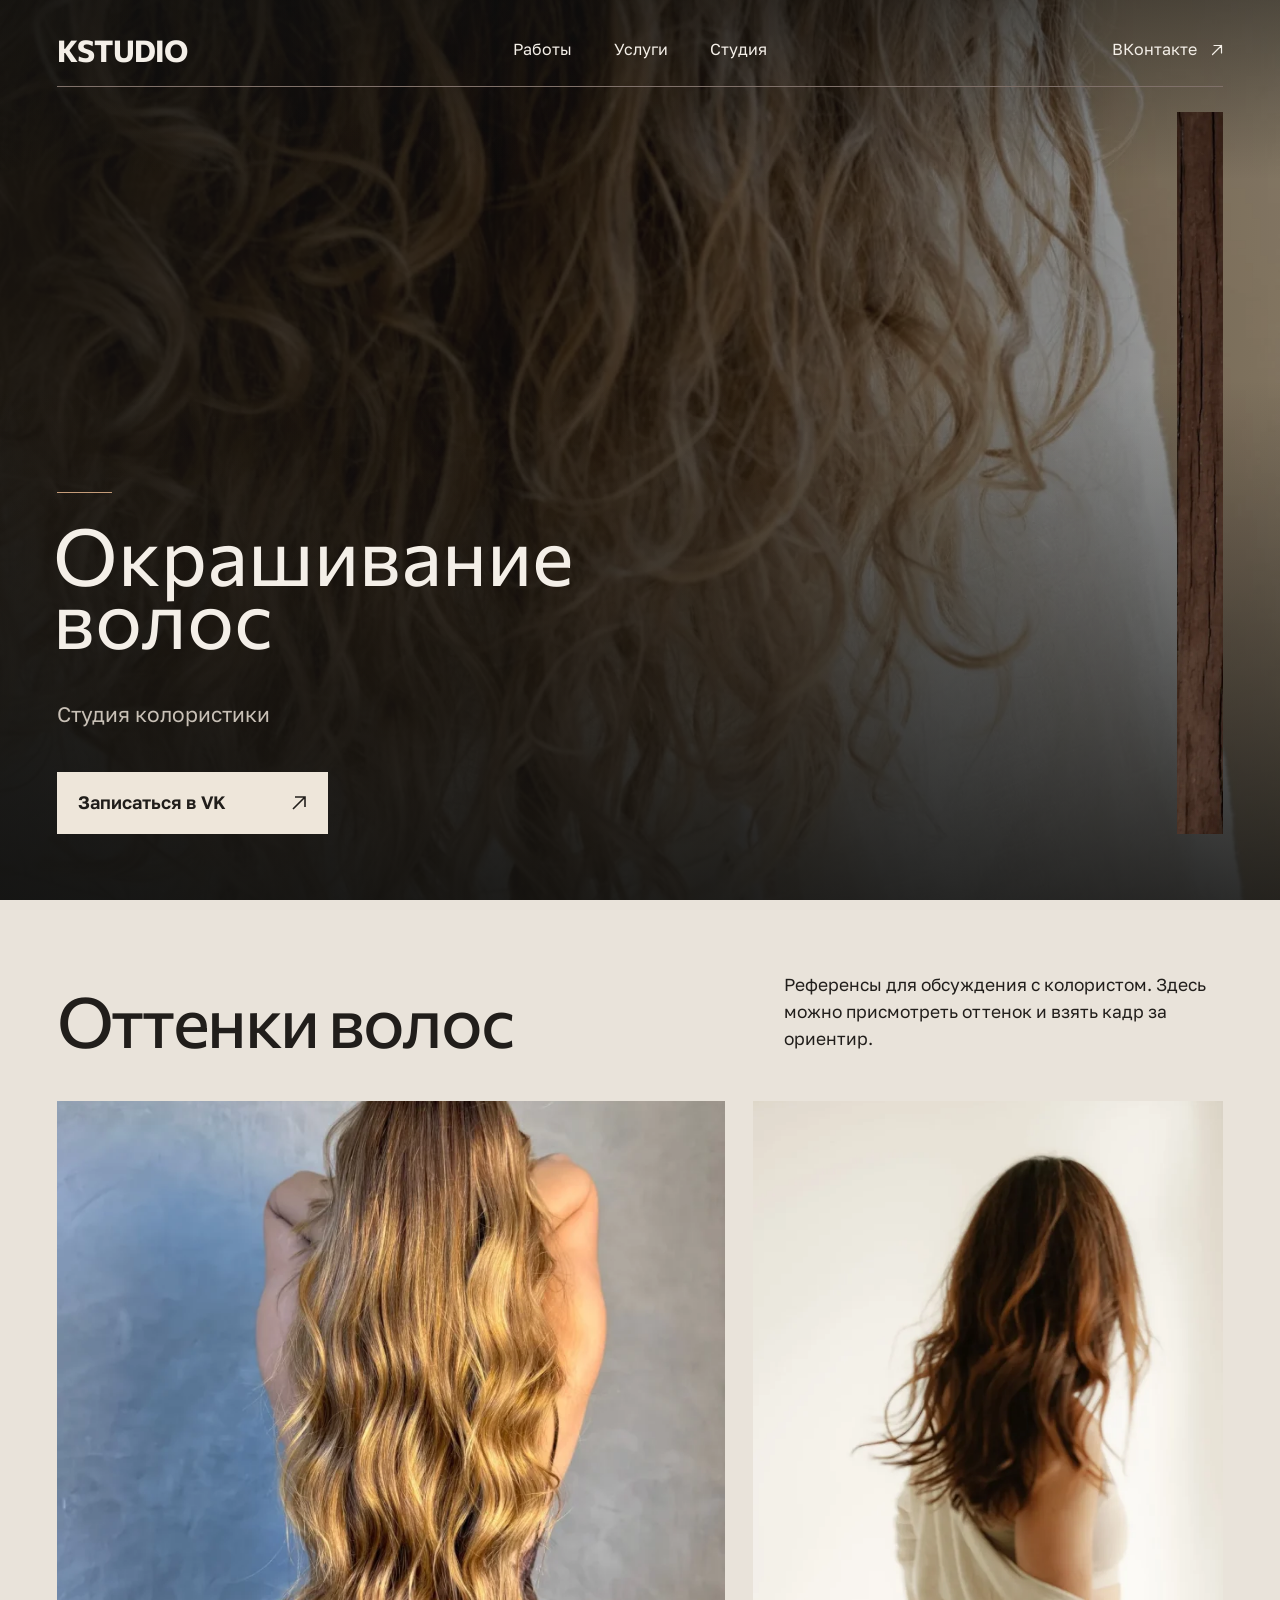
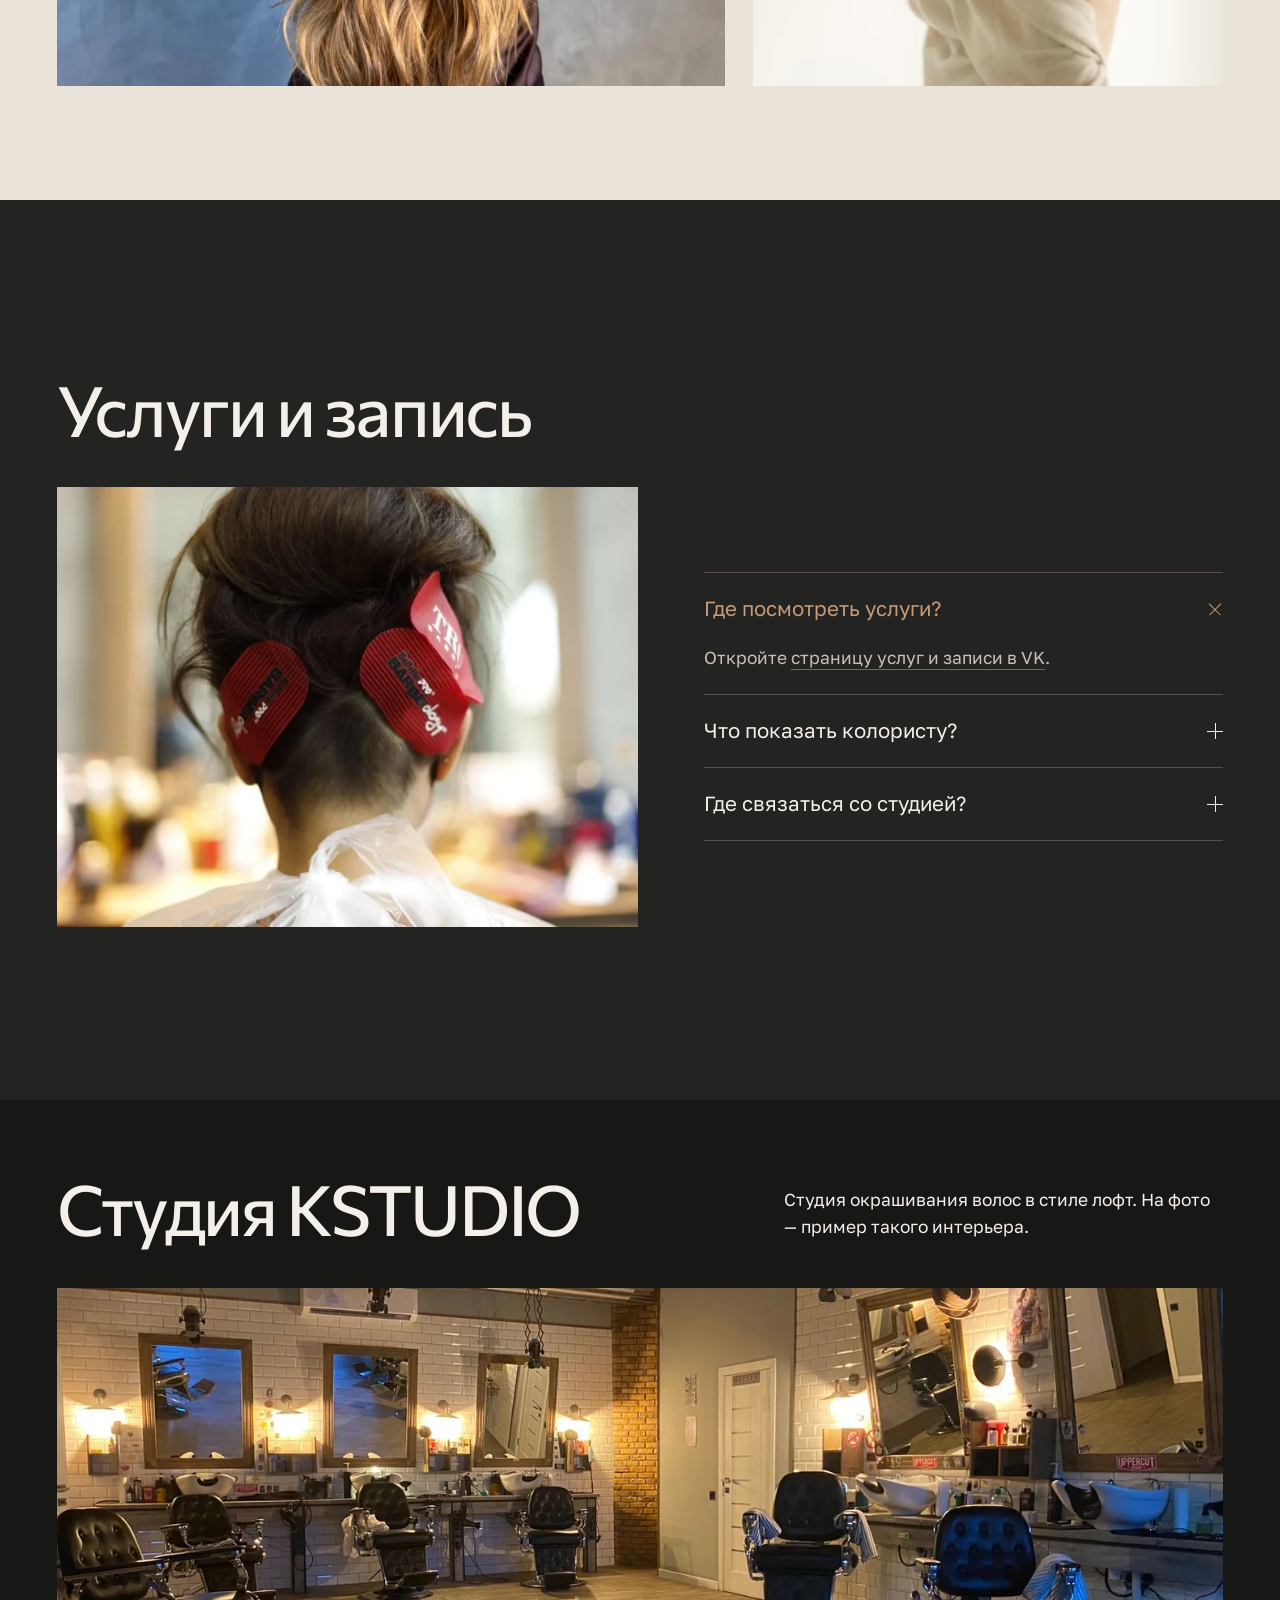
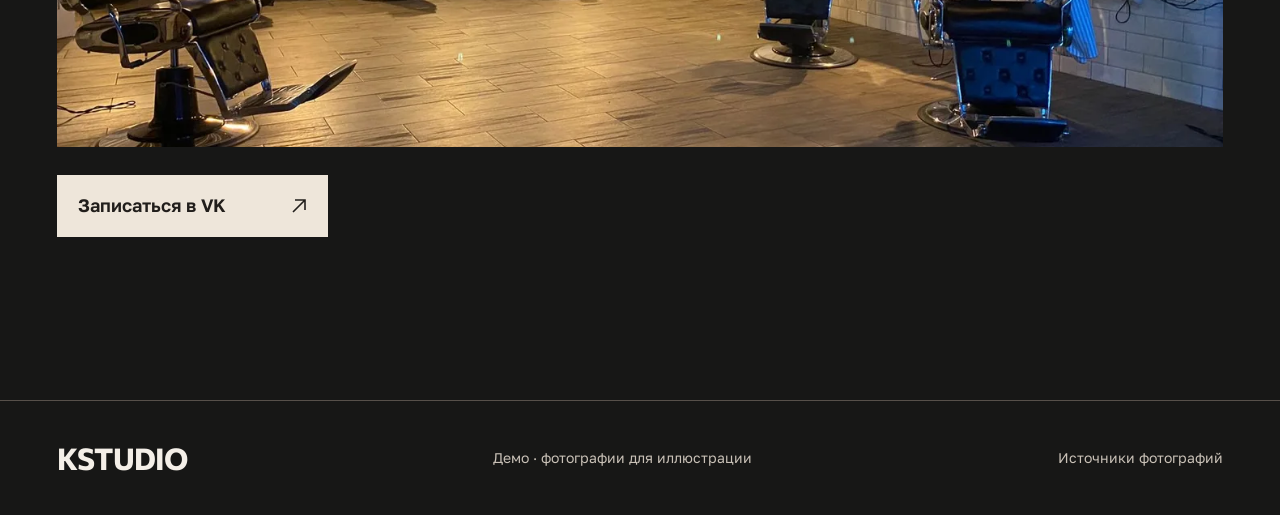
==== docs/index.html @ 5b500493 "Build KSTUDIO WordPress site and Pages demo" ====
<!doctype html>
<html lang="ru" data-type="place" data-radius="sharp" data-buttons="solid" data-motion>
<head>
    <meta charset="utf-8">
    <meta name="viewport" content="width=device-width, initial-scale=1">
    <meta name="theme-color" content="#171716">
    <meta name="page-type" content="place">
    <meta name="site-kind" content="other">
    <meta name="page-kind" content="place">
    <title>KSTUDIO — окрашивание волос</title>
    <meta name="description" content="KSTUDIO — студия колористики в стиле лофт. Оттенки волос, услуги и онлайн-запись во ВКонтакте.">
    <meta property="og:type" content="website">
    <meta property="og:locale" content="ru_RU">
    <meta property="og:title" content="KSTUDIO — окрашивание волос">
    <meta property="og:description" content="KSTUDIO — студия колористики в стиле лофт. Оттенки волос, услуги и онлайн-запись во ВКонтакте.">
    <meta property="og:image" content="https://fedinartemii.github.io/KSTUDIO/assets/media/kstudio-hero.webp">
        <link rel="canonical" href="https://fedinartemii.github.io/KSTUDIO/">
    <meta property="og:url" content="https://fedinartemii.github.io/KSTUDIO/">
        <link rel="icon" href="./assets/icon.svg" type="image/svg+xml">
    <link rel="preload" href="./assets/fonts/commissioner.woff2" as="font" type="font/woff2" crossorigin>
    <link rel="stylesheet" href="./assets/site.css">
    <link rel="stylesheet" href="./assets/motion/motion.css">
    <link rel="stylesheet" href="./assets/moments/picture-develops/moment.css">
    <script>document.documentElement.classList.add('m-enter');setTimeout(()=>document.documentElement.classList.add('m-enter-done'),700)</script>
    <script type="module" src="./assets/site.js"></script>
</head>
<body>
    <header class="site-header nav">
        <a class="skip-link" href="#main">К содержанию</a>
        <div class="header-inner wrap">
            <a class="wordmark" href="#top" aria-label="KSTUDIO — в начало">KSTUDIO</a>
            <nav class="desktop-nav" aria-label="Основное меню">    <a href="#works">Работы</a>
    <a href="#services">Услуги</a>
    <a href="#studio">Студия</a>
    </nav>
            <a class="community desktop-community" href="https://vk.ru/kstudio_colorist74">ВКонтакте <svg class="m-arrow" width="16" height="16" viewBox="0 0 16 16" aria-hidden="true" focusable="false"><path d="M2 14 14 2M4 2h10v10" fill="none" stroke="currentColor" stroke-width="1.6"/></svg></a>
            <details class="mobile-menu">
                <summary aria-label="Меню"><span></span><span></span></summary>
                <nav aria-label="Основное меню">
                        <a href="#works">Работы</a>
    <a href="#services">Услуги</a>
    <a href="#studio">Студия</a>
                        <a href="https://vk.ru/kstudio_colorist74">ВКонтакте <svg class="m-arrow" width="16" height="16" viewBox="0 0 16 16" aria-hidden="true" focusable="false"><path d="M2 14 14 2M4 2h10v10" fill="none" stroke="currentColor" stroke-width="1.6"/></svg></a>
                </nav>
            </details>
        </div>
    </header>
    <main id="main" tabindex="-1">

<section aria-labelledby="hero-heading" data-enter="" class="wp-block-group hero" id="top"><div class="wp-block-group__inner-container is-layout-flow wp-block-group-is-layout-flow">

<figure class="wp-block-image size-full hero-photo"><img width="1650" height="2475" data-enter-media="" data-source="stand-in" decoding="async" fetchpriority="high" loading="eager" sizes="100vw" src="./assets/media/kstudio-hero.webp" alt="" class="wp-image-4" srcset="./assets/media/kstudio-hero.webp 1650w, ./assets/media/kstudio-hero-200x300.webp 200w, ./assets/media/kstudio-hero-683x1024.webp 683w, ./assets/media/kstudio-hero-768x1152.webp 768w, ./assets/media/kstudio-hero-1024x1536.webp 1024w, ./assets/media/kstudio-hero-1365x2048.webp 1365w" /></figure>


<figure class="wp-block-image size-full hero-wood"><img width="104" height="1444" data-source="stand-in" decoding="async" loading="lazy" src="./assets/media/kstudio-wood.webp" alt="" class="wp-image-5" /></figure>


<div class="wp-block-group wrap hero-copy"><div class="wp-block-group__inner-container is-layout-flow wp-block-group-is-layout-flow">

<h1 data-enter-whole="" class="wp-block-heading" id="hero-heading">Окрашивание<br>волос</h1>


<p class="wp-block-paragraph">Студия колористики</p>


<div class="wp-block-buttons is-layout-flex wp-block-buttons-is-layout-flex">
<div class="wp-block-button"><a class="wp-block-button__link wp-element-button btn" href="https://vk.ru/uslugi-229430084">Записаться в VK</a></div>
</div>

</div></div>

</div></section>



<section class="wp-block-group works section" id="works"><div class="wp-block-group__inner-container is-layout-flow wp-block-group-is-layout-flow">

<div class="wp-block-group wrap"><div class="wp-block-group__inner-container is-layout-flow wp-block-group-is-layout-flow">

<div class="wp-block-group section-intro"><div class="wp-block-group__inner-container is-layout-flow wp-block-group-is-layout-flow">

<h2 class="wp-block-heading">Оттенки волос</h2>


<p class="wp-block-paragraph">Референсы для обсуждения с колористом. Здесь можно присмотреть оттенок и взять кадр за ориентир.</p>

</div></div>


<div class="wp-block-group work-grid"><div class="wp-block-group__inner-container is-layout-flow wp-block-group-is-layout-flow">

<figure data-moment-opts="{&quot;look&quot;:&quot;film&quot;,&quot;duration&quot;:1300}" data-moment="picture-develops" class="wp-block-image size-full work-feature"><img width="1335" height="1780" data-source="stand-in" decoding="async" loading="lazy" src="./assets/media/kstudio-light.webp" alt="Длинные волнистые волосы с переходом от тёмных корней к светлым прядям" class="wp-image-6" srcset="./assets/media/kstudio-light.webp 1335w, ./assets/media/kstudio-light-225x300.webp 225w, ./assets/media/kstudio-light-768x1024.webp 768w, ./assets/media/kstudio-light-1152x1536.webp 1152w" sizes="auto, (max-width: 1335px) 100vw, 1335px" /></figure>


<figure class="wp-block-image size-full work-side"><img width="1187" height="1780" data-source="stand-in" decoding="async" loading="lazy" src="./assets/media/kstudio-dark.webp" alt="Волнистые каштановые волосы, вид со спины" class="wp-image-7" srcset="./assets/media/kstudio-dark.webp 1187w, ./assets/media/kstudio-dark-200x300.webp 200w, ./assets/media/kstudio-dark-683x1024.webp 683w, ./assets/media/kstudio-dark-768x1152.webp 768w, ./assets/media/kstudio-dark-1024x1536.webp 1024w" sizes="auto, (max-width: 1187px) 100vw, 1187px" /></figure>

</div></div>

</div></div>

</div></section>



<section class="wp-block-group services section" id="services"><div class="wp-block-group__inner-container is-layout-flow wp-block-group-is-layout-flow">

<div class="wp-block-group wrap service-layout"><div class="wp-block-group__inner-container is-layout-flow wp-block-group-is-layout-flow">

<h2 class="wp-block-heading">Услуги и запись</h2>


<figure class="wp-block-image size-full process-photo"><img width="1440" height="960" data-source="stand-in" decoding="async" loading="lazy" src="./assets/media/kstudio-process.webp" alt="Пряди, разделённые зажимами для работы колориста" class="wp-image-8" srcset="./assets/media/kstudio-process.webp 1440w, ./assets/media/kstudio-process-300x200.webp 300w, ./assets/media/kstudio-process-1024x683.webp 1024w, ./assets/media/kstudio-process-768x512.webp 768w" sizes="auto, (max-width: 1440px) 100vw, 1440px" /></figure>


<div class="wp-block-group service-answers"><div class="wp-block-group__inner-container is-layout-flow wp-block-group-is-layout-flow">

<details class="wp-block-details is-layout-flow wp-block-details-is-layout-flow" open><summary>Где посмотреть услуги?</summary>

<p class="wp-block-paragraph">Откройте <a href="https://vk.ru/uslugi-229430084">страницу услуг и записи в VK</a>.</p>

</details>


<details class="wp-block-details is-layout-flow wp-block-details-is-layout-flow"><summary>Что показать колористу?</summary>

<p class="wp-block-paragraph">Подготовьте фото своих волос при дневном свете и пример оттенка, который вам нравится.</p>

</details>


<details class="wp-block-details is-layout-flow wp-block-details-is-layout-flow"><summary>Где связаться со студией?</summary>

<p class="wp-block-paragraph">Откройте <a href="https://vk.ru/kstudio_colorist74">сообщество KSTUDIO</a> во ВКонтакте.</p>

</details>

</div></div>

</div></div>

</div></section>



<section class="wp-block-group studio section" id="studio"><div class="wp-block-group__inner-container is-layout-flow wp-block-group-is-layout-flow">

<div class="wp-block-group wrap"><div class="wp-block-group__inner-container is-layout-flow wp-block-group-is-layout-flow">

<div class="wp-block-group section-intro"><div class="wp-block-group__inner-container is-layout-flow wp-block-group-is-layout-flow">

<h2 class="wp-block-heading">Студия KSTUDIO</h2>


<p class="wp-block-paragraph">Студия окрашивания волос в стиле лофт. На фото — пример такого интерьера.</p>

</div></div>


<figure class="wp-block-image size-full loft-photo"><img width="1440" height="1080" data-source="stand-in" decoding="async" loading="lazy" src="./assets/media/kstudio-loft.webp" alt="Пример салона с деревянным потолком, открытым кирпичом и зеркалами" class="wp-image-9" srcset="./assets/media/kstudio-loft.webp 1440w, ./assets/media/kstudio-loft-300x225.webp 300w, ./assets/media/kstudio-loft-1024x768.webp 1024w, ./assets/media/kstudio-loft-768x576.webp 768w" sizes="auto, (max-width: 1440px) 100vw, 1440px" /></figure>


<div class="wp-block-buttons is-layout-flex wp-block-buttons-is-layout-flex">
<div class="wp-block-button"><a class="wp-block-button__link wp-element-button btn" href="https://vk.ru/uslugi-229430084">Записаться в VK</a></div>
</div>

</div></div>

</div></section>
    </main>
    <footer class="site-footer closing">
        <div class="wrap footer-inner">
            <a class="wordmark" href="#top" aria-label="KSTUDIO — в начало">KSTUDIO</a>
            <p>Демо · фотографии для иллюстрации</p>
            <a href="./assets/credits.html">Источники фотографий</a>
        </div>
    </footer>
</body>
</html>
---- docs/assets/site.css ----
@font-face {
  font-family: Commissioner;
  src: url("fonts/commissioner.woff2") format("woff2");
  font-weight: 100 900;
  font-display: swap;
}

@font-face {
  font-family: "Golos Text";
  src: url("fonts/golostext.woff2") format("woff2");
  font-weight: 400 900;
  font-display: swap;
}

:root {
  color-scheme: dark;
  --bg: #171716;
  --surface: #232322;
  --ink: #f4efe8;
  --muted: #c9c1b7;
  --paper: #eee6da;
  --paper-ink: #211e1b;
  --accent: #c59c79;
  --rule: #57504a;
  --gutter: clamp(20px, 4.445vw, 88px);
  --ease: cubic-bezier(.2,.8,.2,1);
  --display: Commissioner, "Segoe UI", sans-serif;
  --text: "Golos Text", "Segoe UI", sans-serif;
}

* { box-sizing: border-box; }
html { scroll-behavior: smooth; }
body { margin: 0; background: var(--bg); color: var(--ink); font: 400 16px/1.55 var(--text); }
:where(h1,h2,p,figure) { margin: 0; }
a { color: inherit; text-underline-offset: .24em; }
img { display: block; width: 100%; height: auto; }
summary { cursor: pointer; }
summary::-webkit-details-marker { display: none; }
:focus-visible { outline: 2px solid var(--accent); outline-offset: 5px; }
::selection { color: var(--bg); background: var(--accent); }
.wrap { width: min(100% - 2 * var(--gutter), 1540px); margin-inline: auto; }
main .wp-block-group__inner-container { display: contents; }

.skip-link {
  position: fixed;
  z-index: 10;
  inset: 12px auto auto var(--gutter);
  padding: 12px 18px;
  background: var(--paper);
  color: var(--paper-ink);
  transform: translateY(-150%);
}
.skip-link:focus { transform: none; }

.site-header { position: absolute; z-index: 3; inset: 0 0 auto; }
.header-inner {
  position: relative;
  display: grid;
  grid-template-columns: 1fr auto 1fr;
  align-items: center;
  min-height: 87px;
  padding-top: 13px;
  border-bottom: 1px solid #80716a;
}
.wordmark {
  justify-self: start;
  font: 720 30px/1 var(--display);
  letter-spacing: -.025em;
  text-decoration: none;
}
.desktop-nav { display: flex; align-items: center; gap: 42px; }
.desktop-nav a, .community, .mobile-menu nav a {
  display: inline-flex;
  align-items: center;
  min-height: 44px;
  text-decoration: none;
}
.community { justify-self: end; gap: 14px; }
.desktop-nav a, .community, .footer-inner > a:last-child {
  text-decoration-color: transparent;
  text-decoration-line: underline;
  transition: text-decoration-color 150ms var(--ease);
}
:is(.desktop-nav a, .community, .footer-inner > a:last-child):is(:hover,:focus-visible) {
  text-decoration-color: currentColor;
}
.mobile-menu { display: none; }

.hero {
  display: grid;
  position: relative;
  isolation: isolate;
  align-items: end;
  min-height: max(680px, 100svh);
  padding-block: 130px max(45px, 7.333svh);
  overflow: hidden;
  background: #25221e;
}
.hero-photo, .hero-wood { position: absolute; margin: 0; }
.hero-photo { z-index: -2; inset: 0; }
.hero-photo img { width: 100%; height: 100%; object-fit: cover; object-position: 50% 8%; filter: saturate(.75) brightness(.78); }
.hero::after {
  position: absolute;
  z-index: -1;
  inset: 0;
  content: "";
  background:
    linear-gradient(0deg, rgb(17 17 16 / .81), transparent 57.78%),
    linear-gradient(180deg, rgb(17 17 16 / .45), transparent 20%),
    linear-gradient(90deg, rgb(17 17 16 / .82), rgb(17 17 16 / .12));
  pointer-events: none;
}
.hero-wood {
  z-index: 0;
  inset: 12.445% max(var(--gutter), calc((100% - 1540px) / 2)) 7.333% auto;
  width: clamp(28px, 3.61vw, 64px);
}
.hero-wood img { height: 100%; object-fit: cover; }
.hero-copy { position: relative; }
.hero-copy::before { display: block; width: 55px; height: 1px; margin-bottom: 30px; background: var(--accent); content: ""; }
.hero h1 { margin-inline-start: -4px; font: 420 clamp(56px, 6.18vw, 100px)/.8 var(--display); }
.hero p { margin-top: 49px; color: var(--muted); font-size: 21px; }
.hero .wp-block-buttons { margin-top: 41px; }

.wp-block-button__link {
  --btn: var(--paper);
  --btn-ink: var(--paper-ink);
  display: inline-flex;
  align-items: center;
  justify-content: space-between;
  min-height: 62px;
  min-width: 271px;
  gap: 20px;
  padding: 0 20px;
  background: var(--btn);
  border: 1px solid transparent;
  color: var(--btn-ink);
  text-decoration: none;
  font-size: 18px;
  font-weight: 620;
}
.wp-block-button__link::after {
  width: 16px;
  height: 16px;
  flex: none;
  content: "";
  background: currentColor;
  mask: url("data:image/svg+xml,%3Csvg xmlns='http://www.w3.org/2000/svg' viewBox='0 0 16 16'%3E%3Cpath d='M2 14 14 2M4 2h10v10' fill='none' stroke='black' stroke-width='1.6'/%3E%3C/svg%3E") center / contain no-repeat;
}
.wp-block-button__link:focus-visible { background: #fff7eb; }

.section { min-height: 100svh; padding-block: clamp(58px, 8vh, 100px); }
.section h2 { font: 460 clamp(42px, 5.45vw, 88px)/1.02 var(--display); letter-spacing: -.035em; }
.section p { font-size: clamp(16px, 1.36vw, 20px); max-width: 40ch; }
.section-intro { display: grid; grid-template-columns: minmax(0, 1.6fr) minmax(0, 1fr); gap: 25px; align-items: end; margin-bottom: clamp(29px, 5vh, 54px); }
.section-intro p { justify-self: end; margin-bottom: .15em; }
.works { color-scheme: light; background: #e9e3da; color: var(--paper-ink); }
.work-grid { display: grid; grid-template-columns: 1.42fr 1fr; gap: clamp(12px, 2.15vw, 34px); }
.work-grid figure { height: clamp(420px, 65svh, 760px); overflow: hidden; background: #bcb3a7; }
.work-grid img { height: 100%; object-fit: cover; }
.work-feature img { object-position: center 49%; }
.work-side img { object-position: center 49%; }
.work-feature.is-live::after {
  position: absolute;
  inset: 0;
  background: linear-gradient(105deg, transparent 35%, rgb(255 241 219 / .22) 50%, transparent 65%);
  pointer-events: none;
  content: "";
  animation: light-sweep 1200ms .08s both var(--ease);
}
@keyframes light-sweep {
  0% { transform: translateX(-85%); opacity: 0; }
  20%, 55% { opacity: 1; }
  100% { transform: translateX(85%); opacity: 0; }
}
.services { display: grid; align-content: center; background: var(--surface); }
.service-layout { display: grid; grid-template-columns: minmax(0, 1.12fr) minmax(0, 1fr); gap: 42px clamp(32px, 5.2vw, 84px); }
.service-layout h2 { grid-column: 1 / -1; }
.process-photo { min-height: 440px; background: #463d35; }
.process-photo img { height: 100%; object-fit: cover; object-position: 53% 46%; }
.service-answers { align-self: center; border-top: 1px solid var(--rule); }
.service-answers details { border-bottom: 1px solid var(--rule); }
.service-answers summary {
  display: flex;
  justify-content: space-between;
  align-items: center;
  gap: 15px;
  min-height: 72px;
  padding-block: 14px;
  list-style: none;
  font-size: clamp(17px, 1.6vw, 24px);
  transition: color 150ms var(--ease);
}
.service-answers summary::after {
  flex: 0 0 16px;
  width: 16px;
  height: 16px;
  content: "";
  background: linear-gradient(currentColor,currentColor) center / 16px 1px no-repeat,
    linear-gradient(currentColor,currentColor) center / 1px 16px no-repeat;
  transition: transform 160ms var(--ease);
}
.service-answers summary:is(:hover,:focus-visible), .service-answers details[open] summary { color: var(--accent); }
.service-answers details[open] summary::after { transform: rotate(45deg); }
.service-answers details p { color: var(--muted); margin-bottom: 22px; }
.service-answers details[open] p { animation: answer-in 180ms var(--ease) both; }
@keyframes answer-in { from { opacity: .55; transform: translateY(-4px); } }

.studio { background: var(--bg); }
.loft-photo { height: clamp(320px, 51svh, 660px); overflow: hidden; background: #4c4033; }
.loft-photo img { height: 100%; object-fit: cover; object-position: 50% 44%; }
.studio .wp-block-buttons { margin-top: 28px; }
.site-footer { border-top: 1px solid var(--rule); }
.footer-inner { display: flex; align-items: center; justify-content: space-between; gap: 20px; min-height: 114px; padding-block: 20px; }
.footer-inner p, .footer-inner > a:last-child { font-size: 14px; color: var(--muted); }
.footer-inner a { display: inline-flex; align-items: center; min-height: 44px; }
.credits { max-width: 680px; padding-block: 70px; }
.credits h1 { margin: 22px 0; font: 460 clamp(36px, 6vw, 60px)/1.05 var(--display); }
.credits ul { padding-left: 1.2em; }
.credits li { margin-block: 12px; }

@media (max-width: 760px) {
  .header-inner { min-height: 61px; display: flex; justify-content: space-between; padding: 0; }
  .wordmark { font-size: 24px; }
  .desktop-nav, .desktop-community { display: none; }
  .mobile-menu { display: block; }
  .mobile-menu summary { display: grid; place-content: center end; gap: 8px; width: 44px; height: 44px; list-style: none; }
  .mobile-menu summary span { width: 28px; height: 1px; background: currentColor; transition: transform 160ms var(--ease); }
  .mobile-menu[open] summary span:first-child { transform: translateY(4.5px) rotate(45deg); }
  .mobile-menu[open] summary span:last-child { transform: translateY(-4.5px) rotate(-45deg); }
  .mobile-menu nav {
    position: absolute;
    inset: 60px 0 auto;
    display: grid;
    background: var(--bg);
    border: 1px solid var(--rule);
    padding: 12px 20px;
  }
  .mobile-menu[open] nav { animation: menu-in 180ms var(--ease) both; }
  .mobile-menu nav a { gap: 10px; }
  .mobile-menu nav a + a { border-top: 1px solid var(--rule); }
  @keyframes menu-in { from { opacity: .65; transform: translateY(-6px); } }

  .hero { min-height: max(620px, 100svh); padding-block: 94px max(35px, 6.4svh); }
  .hero-photo img { object-position: 29% 8%; filter: saturate(.75) brightness(.82); }
  .hero::after {
    background: linear-gradient(0deg, rgb(17 17 16 / .97), transparent 65.64%),
      linear-gradient(180deg, rgb(17 17 16 / .70), transparent 15.4%);
  }
  .hero-wood { inset: 9.6% var(--gutter) 42.18% auto; width: 20px; }
  .hero-copy::before { width: 40px; margin-bottom: 24px; }
  .hero h1 { margin-inline-start: -1px; font-size: clamp(34px, 11.28vw, 61px); line-height: .875; }
  .hero p { font-size: 16px; margin-top: 33px; }
  .hero .wp-block-buttons { margin-top: 54px; }
  .wp-block-button__link { min-width: 0; width: 100%; min-height: 56px; font-size: 16px; }

  .section { min-height: 0; padding-block: 56px; }
  .section-intro { grid-template-columns: 1fr; gap: 15px; }
  .section-intro p { justify-self: start; }
  .work-grid { grid-template-columns: 1fr; }
  .work-grid figure { height: auto; aspect-ratio: 4 / 5; }
  .work-grid figure + figure { aspect-ratio: 5 / 4; }
  .service-layout { grid-template-columns: 1fr; gap: 25px; }
  .process-photo { min-height: 0; height: min(60vw, 420px); }
  .loft-photo { height: auto; aspect-ratio: 4 / 3; }
  .footer-inner { align-items: start; flex-direction: column; gap: 2px; padding-block: 22px; }
}

@media (prefers-reduced-motion: reduce) {
  html { scroll-behavior: auto; }
  *, *::before, *::after { animation: none !important; transition: none !important; }
  .work-feature::after { display: none; }
}
---- docs/assets/motion/motion.css ----
/*
  taste-skill motion.css - the micro-interactions a company site has (figma.com, x.ai): one small
  opt-in layer over system.css and ui/cards.css. Link it after them (data-motion on <html> is optional);
  load motion.js once (it adds the tab indicator, the number tick and the card loops).
  The layer is ON as soon as this file is linked: no attribute is needed (a hover shot of a linked card or photo
  shows the 2px lift and the 1.03 zoom). <html data-motion="off"> switches the whole layer off; data-motion="live"
  is the number tick in a headless shot (motion.js).
  references/motion.md says what moves and how fast. Everything here answers the pointer, the
  keyboard or a number coming into view once, plus the hero's one entrance on load (the end of this
  file); nothing moves because the page scrolled (that is a dealt moment's job, assets/moments).

  Hover moves sit under (hover: hover) and (pointer: fine): a phone never keeps a stuck hover.
  Hover out runs 120ms against 150ms in (motion.md, tokens).
  Under prefers-reduced-motion colours still change and a press still shows; nothing moves or scales.
*/

:root {
  --m-in: 150ms;                              /* hover in: buttons, links, nav, tabs */
  --m-out: 120ms;                             /* hover out */
  --m-press: 90ms;                            /* a press */
  --m-panel: 200ms;                           /* a menu or sheet opening */
  --m-close: 120ms;                           /* a menu closing */
  --m-slide: 240ms;                           /* an indicator travelling between two tabs or links */
  --m-image: 600ms;                           /* a photograph scaling inside its mask */
  --m-image-out: 400ms;                       /* ...and settling back */
  --m-ease: var(--ease, cubic-bezier(.2, .8, .2, 1)); /* the one UI ease-out (system.css --ease): fast start, soft landing */
  --m-ease-io: cubic-bezier(.65, 0, .35, 1);  /* the indicator: leaves and lands softly */
  --m-ease-enter: cubic-bezier(.22, 1, .36, 1); /* an entrance settling: long soft tail, never past its mark */
  --m-cycle: 3.2s;                            /* one cycle of a card's loop (2.5-4 s) */
  --m-lift: -2px;
}

/* ---------------------------------------------------------------- buttons */
html:not([data-motion="off"]) .btn {
  position: relative;
  transition: background-color var(--m-out) var(--m-ease), color var(--m-out) var(--m-ease),
              border-color var(--m-out) var(--m-ease), box-shadow var(--m-out) var(--m-ease),
              transform var(--m-press) var(--m-ease);
}
/* the tone moves toward the ground: a black button greys a little on white, a white one on black */
html:not([data-motion="off"]) .btn--primary:hover { background: color-mix(in oklab, var(--action) 84%, var(--bg)); }
html:not([data-motion="off"]) .btn--secondary:hover {
  background: color-mix(in oklab, var(--bg) 92%, var(--ink));
  border-color: color-mix(in oklab, var(--ink) 32%, transparent);
}
html:not([data-motion="off"]) .btn:hover { transition-duration: var(--m-in), var(--m-in), var(--m-in), var(--m-in), var(--m-press); }
html:not([data-motion="off"]) .btn:active { transform: translateY(1px) scale(.985); }
/* the step: a button rises 1px on hover (2px on the large size) and presses 1px down with a 1.5% shrink on
   click; pointer only. The text-link secondary (arrow and block looks) keeps its underline and does not step.
   Reduced motion keeps the colour change only (see the end of this file). */
@media (hover: hover) and (pointer: fine) {
  html:not([data-motion="off"]) .btn:hover { transform: translateY(-1px); }
  html:not([data-motion="off"]) .btn--xl:hover { transform: translateY(-2px); }
  html:not([data-motion="off"]):is([data-buttons="arrow"], [data-buttons="block"]) .btn--secondary:hover { transform: none; }
  html:not([data-motion="off"]) .btn:active { transform: translateY(1px) scale(.985); }
  html:not([data-motion="off"]):is([data-buttons="arrow"], [data-buttons="block"]) .btn--secondary:active { transform: scale(.985); }
}

/* the arrow: the text arrow (.btn--arrow, .link) nudges 3px; the drawn arrow (.m-arrow) grows its
   stem and moves its head 3px, the way a good product site's "Learn more" does. The pointer's move
   only for a fine pointer; keyboard focus shows it anywhere */
html:not([data-motion="off"]) :is(.btn--arrow, .link)::after { transition: transform var(--m-out) var(--m-ease); }
html:not([data-motion="off"]) :is(.btn--arrow, .link):focus-visible::after { transform: translateX(3px); transition-duration: var(--m-in); }
.m-arrow { width: 12px; height: 12px; flex: none; overflow: visible; fill: none; stroke: currentColor; stroke-width: 1.6;
           stroke-linecap: round; stroke-linejoin: round; }
.m-arrow__stem { opacity: 0; transform: scaleX(.2); transform-origin: 1px 50%; transform-box: fill-box;
                 transition: opacity var(--m-out) var(--m-ease), transform var(--m-out) var(--m-ease); }
.m-arrow__head { transition: transform var(--m-out) var(--m-ease); }
:is(a, button):focus-visible > .m-arrow .m-arrow__stem { opacity: 1; transform: none; transition-duration: var(--m-in); }
:is(a, button):focus-visible > .m-arrow .m-arrow__head { transform: translateX(3px); transition-duration: var(--m-in); }
@media (hover: hover) and (pointer: fine) {
  html:not([data-motion="off"]) :is(.btn--arrow, .link):hover::after { transform: translateX(3px); transition-duration: var(--m-in); }
  :is(a, button):hover > .m-arrow .m-arrow__stem { opacity: 1; transform: none; transition-duration: var(--m-in); }
  :is(a, button):hover > .m-arrow .m-arrow__head { transform: translateX(3px); transition-duration: var(--m-in); }
}

/* a pill that is a link (the line above a hero headline) */
html:not([data-motion="off"]) a.pill { transition: background-color var(--m-out) var(--m-ease), border-color var(--m-out) var(--m-ease); }
html:not([data-motion="off"]) a.pill:hover { background: color-mix(in oklab, var(--card) 90%, var(--ink)); border-color: var(--line-strong); transition-duration: var(--m-in); }

/* ---------------------------------------------------------------- links: an underline that draws */
/* .link and links in running text: a rest line, and the ink line draws left to right on hover and
   leaves to the right. A link in a sentence rests on its own colour at 45% (about 3.3:1 on its
   ground), so it reads as a link even when it is the same colour as the text (WCAG 1.4.1); .link
   and .m-link carry an arrow or sit alone and rest on the faint hairline */
html:not([data-motion="off"]) :is(.link, .m-link, p a:not([class]), .footer ul a, .footer .link) {
  text-decoration: none;
  background-image: linear-gradient(currentColor, currentColor), linear-gradient(var(--m-rest, var(--line-strong)), var(--m-rest, var(--line-strong)));
  background-repeat: no-repeat; background-size: 0% 1px, 100% 1px;
  background-position: right 0 bottom 0, 0 100%;
  transition: background-size var(--m-out) var(--m-ease), color var(--m-out) var(--m-ease);
  padding-bottom: 2px;
}
/* set on its own rule: the shared rule above is (0,3,1) through :is(.footer .link) and would win */
html:not([data-motion="off"]) p a:not([class]) { --m-rest: color-mix(in oklab, currentColor 45%, transparent); }
html:not([data-motion="off"]) :is(.footer ul a, .m-link--bare):not(:hover, :focus-visible) { background-size: 0% 1px, 0% 1px; }
html:not([data-motion="off"]) :is(.link, .m-link, p a:not([class]), .footer ul a, .footer .link):is(:hover, :focus-visible) {
  background-size: 100% 1px, 100% 1px; background-position: left 0 bottom 0, 0 100%; transition-duration: var(--m-in);
}
/* the link's arrow is not underlined: the line runs under the words only */
html:not([data-motion="off"]) .link { background-size: 0% 1px, calc(100% - 1em - var(--s-2)) 1px; }
html:not([data-motion="off"]) .link:is(:hover, :focus-visible) { background-size: calc(100% - 1em - var(--s-2)) 1px, calc(100% - 1em - var(--s-2)) 1px; }
html:not([data-motion="off"]) .link, html:not([data-motion="off"]) .link:is(:hover, :focus-visible) { background-position: 0 100%, 0 100%; }
html:not([data-motion="off"]) .footer ul a:hover { color: var(--ink); }

/* ---------------------------------------------------------------- navigation */
/* the nav words take no pill (ST-08, ST-11): system.css draws the underline under a word from the left on hover and focus, and
   takes it away to the right; the page you are on keeps its still bar (system.css draws it, at the same inset) */
@media (min-width: 1024px) {
  /* the full-width panel: fades and settles 6px in 200ms with its columns together (one surface, read
     as one); it closes in 120ms. While one menu is open, the next word swaps the panel at once
     (motion.js .m-menu-open) */
  html:not([data-motion="off"]) .nav__menu {
    transform: translateY(-6px);
    transition: opacity var(--m-close) var(--m-ease), transform var(--m-close) var(--m-ease), visibility 0s linear var(--m-close);
  }
  html:not([data-motion="off"]) .nav__item:is(:hover, :focus-within) > .nav__menu {
    transition: opacity var(--m-panel) var(--m-ease) 150ms, transform var(--m-panel) var(--m-ease) 150ms, visibility 0s linear 150ms;
  }
  /* .m-menu-open comes on when the first panel starts to show (150ms): from then the next word swaps
     the panel at once. Duration and delay go to 0, the properties stay listed, so the panel that is
     still fading in finishes its own 200ms instead of snapping */
  html:not([data-motion="off"]) .nav.m-menu-open .nav__menu,
  html:not([data-motion="off"]) .nav.m-menu-open .nav__item:is(:hover, :focus-within) > .nav__menu { transition-duration: 0s; transition-delay: 0s; }
  html:not([data-motion="off"]) .menu-col a { transition: color var(--m-out) var(--m-ease); }
  html:not([data-motion="off"]) .menu-col a:hover { transition-duration: var(--m-in); }
  html:not([data-motion="off"]) .menu-card .panel { transition: border-color var(--m-out) var(--m-ease); }
}
/* the phone sheet slides in 8px and fades (system.js opens it) */
@media (max-width: 1023px) {
  html:not([data-motion="off"]) .nav.is-open .nav__links { transition: opacity var(--m-panel) var(--m-ease), transform var(--m-panel) var(--m-ease); }
  @starting-style { html:not([data-motion="off"]) .nav.is-open .nav__links { opacity: 0; transform: translateY(-8px); } }
}

/* ---------------------------------------------------------------- tabs: the indicator slides */
html:not([data-motion="off"]) .tabs.m-has-ind { position: relative; isolation: isolate; }
html:not([data-motion="off"]) .tabs.m-has-ind .tab { position: relative; z-index: 1; }
html:not([data-motion="off"]) .tabs.m-has-ind .tab[aria-selected="true"] { background: transparent; border-color: transparent; }
/* the pill takes its new size at once and travels by transform alone (motion.js: it starts scaled to
   the old tab's size at the old place and settles to scale 1 at the new one), so nothing is laid out
   again while it moves and its corners are true at rest */
.m-tab-ind {
  position: absolute; left: 0; top: 0; z-index: 0; width: var(--w, 0px); height: var(--h, 0px);
  border-radius: var(--r-btn); background: var(--ink); pointer-events: none;
  transform: translate(var(--x, 0px), var(--y, 0px)) scale(var(--sx, 1), var(--sy, 1)); transform-origin: 0 0;
  transition: transform var(--m-slide) var(--m-ease-io);
}
.m-tab-ind.is-jump { transition: none; }
html:not([data-motion="off"]) .tab { transition: color var(--m-slide) var(--m-ease), border-color var(--m-out) var(--m-ease), background-color var(--m-out) var(--m-ease); }

/* ---------------------------------------------------------------- focus */
/* the ring (system.css) is drawn in full in the frame the focus lands; no transition */

/* ---------------------------------------------------------------- cards: a 2px lift */
/* the card rises 2px, its border and shadow deepen; a card without its own box (.card--open) lifts
   its panel. Never tilts, flips or follows the pointer */
html:not([data-motion="off"]) .card:not(.card--open, .card--plan) {
  transition: transform var(--m-out) var(--m-ease), border-color var(--m-out) var(--m-ease), box-shadow var(--m-out) var(--m-ease);
}
html:not([data-motion="off"]) .card--open > .panel { transition: transform var(--m-out) var(--m-ease), box-shadow var(--m-out) var(--m-ease); }
@media (hover: hover) and (pointer: fine) {
  html:not([data-motion="off"]) .card:not(.card--open, .card--plan, .m-nolift):hover {
    transform: translateY(var(--m-lift));
    border-color: color-mix(in oklab, var(--ink) 16%, transparent);
    /* the shadow is deeper on a dark card (its lightness l): about .2 on white, .64 on near-black */
    box-shadow: inset 0 1px 0 var(--c-hi, transparent), 0 1px 2px rgb(0 0 0 / .06),
                0 14px 32px -18px oklch(from var(--card, #fff) 0 0 0 / calc(0.75 - l * 0.55));
    transition-duration: 180ms;
  }
  html:not([data-motion="off"]) .card--open:not(.m-nolift):hover > .panel {
    transform: translateY(var(--m-lift)); box-shadow: 0 14px 32px -18px oklch(from var(--bg, #fff) 0 0 0 / calc(0.75 - l * 0.55)); transition-duration: 180ms;
  }
}

/* ---------------------------------------------------------------- photographs: 1.03 inside the mask */
/* a photograph in a link or a linked card grows 3% inside its own mask (the frame, the tile, a .m-zoom wrapper);
   the mask clips it, so the box never moves. .m-zoom is the hook for any other photograph: wrap it. */
.m-zoom { overflow: clip; }
html:not([data-motion="off"]) :is(.frame__img, .tile__media > img, .m-zoom img, .m-zoom > video) {
  transition: transform var(--m-image-out) var(--m-ease);
}
@media (hover: hover) and (pointer: fine) {
  html:not([data-motion="off"]) :is(a, .card:has(a), .m-zoom):hover :is(.frame__img, .tile__media > img),
  html:not([data-motion="off"]) .m-zoom:hover :is(img, video) { transform: scale(1.03); transition-duration: var(--m-image); }
}

/* ---------------------------------------------------------------- inputs, switches, checks */
html:not([data-motion="off"]) .field :is(input, select, textarea), .m-input {
  transition: border-color var(--m-out) var(--m-ease), box-shadow var(--m-out) var(--m-ease), background-color var(--m-out) var(--m-ease);
}
html:not([data-motion="off"]) .field :is(input, select, textarea):hover, .m-input:hover { border-color: color-mix(in oklab, var(--ink) 48%, transparent); }
html:not([data-motion="off"]) .field :is(input, select, textarea):focus, .m-input:focus {
  /* the field's own ring in place of the outline: a 2px line in --action (3:1 on the ground) and a soft halo,
     there at once like every focus ring (the hover's fade does not apply to focus) */
  outline: none; border-color: var(--action);
  box-shadow: 0 0 0 1px var(--action), 0 0 0 4px color-mix(in oklab, var(--action) 20%, transparent); transition-duration: 0s;
}
/* a switch: <button class="m-switch" role="switch" aria-checked="false" aria-label="..."></button>
   (motion.js flips aria-checked on click unless the page handles it). The knob slides in 180ms and
   stretches 4px while pressed, both by transform (a scaleX from its left edge; on, the 12px shift
   keeps its right edge where it rests). The off track is ink at 48% (3.3:1 or more against the knob
   and the ground, the 3:1 a control needs) */
.m-switch {
  position: relative; flex: none; width: 40px; height: 24px; padding: 0; border: 0; border-radius: 999px; cursor: pointer;
  background: color-mix(in oklab, var(--ink) 48%, var(--bg));
  transition: background-color 180ms var(--m-ease);
}
.m-switch::before {
  content: ""; position: absolute; left: 3px; top: 3px; width: 18px; height: 18px; border-radius: 999px;
  background: var(--bg); box-shadow: 0 1px 3px rgb(0 0 0 / .25);
  transform-origin: 0 50%; transition: transform 180ms var(--m-ease);
}
.m-switch[aria-checked="true"] { background: var(--action); }
.m-switch[aria-checked="true"]::before { transform: translateX(16px); background: var(--action-ink); }
.m-switch:active::before { transform: scaleX(1.22); transition-duration: var(--m-press); }
.m-switch[aria-checked="true"]:active::before { transform: translateX(12px) scaleX(1.22); }
.m-switch:hover:not([aria-checked="true"]) { background: color-mix(in oklab, var(--ink) 58%, var(--bg)); }
/* a check box: <input type="checkbox" class="m-check">, the tick fades in as it grows from 70% to full size, 160ms */
.m-check {
  appearance: none; -webkit-appearance: none; flex: none; margin: 0; width: 20px; height: 20px; border-radius: 6px; cursor: pointer;
  border: 1px solid color-mix(in oklab, var(--ink) 48%, var(--bg)); background: var(--bg) no-repeat center / 14px 14px;
  display: inline-grid; place-items: center;
  transition: background-color var(--m-in) var(--m-ease), border-color var(--m-in) var(--m-ease);
}
.m-check::before {
  content: ""; width: 10px; height: 6px; margin-top: -2px; border: solid var(--action-ink); border-width: 0 0 2px 2px;
  opacity: 0; transform: rotate(-45deg) scale(.7); transform-origin: 50% 50%;
  transition: transform 160ms var(--m-ease), opacity 100ms var(--m-ease);
}
.m-check:hover:not(:checked) { border-color: color-mix(in oklab, var(--ink) 64%, var(--bg)); }
.m-check:checked { background-color: var(--action); border-color: var(--action); }
.m-check:checked::before { opacity: 1; transform: rotate(-45deg) scale(1); }

/* ---------------------------------------------------------------- FAQ
   Every answer stays open (ST-47, system.css): nothing here opens, closes or animates its height. */

/* ---------------------------------------------------------------- numbers that tick once */
[data-m-count] { font-variant-numeric: tabular-nums; }

/* ---------------------------------------------------------------- loops inside a card's panel */
/* a CSS loop the page writes inside [data-m-loop] runs one cycle in --m-cycle (2.5-4 s) and repeats
   while on screen; motion.js pauses it off screen and restarts it on hover (motion.md) */
[data-m-loop] { --m-cycle: 3.2s; --m-still: 0.6; --m-safe: 48px; }
/* the pause button (a 32px disc 12px in from the bottom-right corner) gets a clear band: content in
   the flow ends --m-safe (48px) above the bottom edge, and a fading stage dissolves above that band,
   never under the button. Size the panel so the loop's subject sits above the fade */
[data-m-loop]:not(:has(> .stage)) { padding-bottom: var(--m-safe); }
[data-m-loop] > .stage:is(.stage--fade-b, .stage--fade-br) { bottom: var(--m-safe); }
/* on a phone (as ui.js does) and under reduced motion a loop holds its finished picture: the frame at
   --m-still (0-1) of the cycle, set on the loop where the picture is complete */
@media (max-width: 639px) {
  [data-m-loop] * { animation-duration: var(--m-cycle) !important; animation-delay: calc(-1 * var(--m-still) * var(--m-cycle)) !important;
                    animation-play-state: paused !important; }
}
[data-m-loop].is-m-off *, [data-m-loop].is-m-paused * { animation-play-state: paused !important; }

/* ---------------------------------------------------------------- the hero's entrance */
/* Once on load the hero enters (motion.js enter(), motion.md): the h1 line by line out of word masks,
   then its lead, each button and its facts 60ms apart, the picture settling; about 1.1 s.
   Markup: data-enter on the hero <section> and the one head line that sets html.m-enter before the
   first paint (with its 700ms safety mark, m-enter-done). Only the words wait, and only in that window
   until motion.js takes over (.is-entering): no script, reduced motion, print and data-motion="off"
   show the hero as written; a script later than the mark finds the words fading in here.
   The pictures (a photograph, a window, the collage) are never hidden, so nothing blinks or flashes
   the hero's ground: a photograph waits at 1.05 and a window or collage at .98, by the scale property
   (it composes with any transform of their own), and they settle by transition as soon as the
   entrance starts or the mark passes. */
@media screen and (prefers-reduced-motion: no-preference) {
  html.m-enter:not(.m-enter-done, [data-motion="off"]) .hero[data-enter]:not([data-enter="off"], .is-entering, .is-entered)
    :is(h1, h1 ~ *, :has(> h1) ~ *, :has(~ h1)):not([data-enter-media], .hero__bg, .hero__media, .hero__stage, .hero__art, .hero__window, .hero-visual, .ly-collage,
         :has([data-enter-media], .hero__bg, .hero__media, .hero__stage, .hero__art, .hero__window, .hero-visual, .ly-collage)) { opacity: 0; }
  /* the mark passed before motion.js arrived: the words fade in instead of appearing at once */
  html.m-enter.m-enter-done:not([data-motion="off"]) .hero[data-enter]:not([data-enter="off"], .is-entering, .is-entered)
    :is(h1, h1 ~ *, :has(> h1) ~ *, :has(~ h1)) { transition: opacity 400ms var(--m-ease); }
  /* the settle: a photograph from 1.05 inside its frame (the hero clips one of its own), anything else from .98 */
  html.m-enter:not([data-motion="off"]) .hero[data-enter]:not([data-enter="off"], .is-still)
    :is(:is([data-enter-media], .hero__bg, .hero__media, .hero__stage, .hero__art, .hero__window, .hero-visual, .ly-collage):is(img, picture, video),
        :is([data-enter-media], .hero__bg, .hero__media, .hero__stage, .hero__art, .hero__window, .hero-visual, .ly-collage) > :is(img, picture, video, .frame__img)) {
    transition: scale 1100ms var(--m-ease-enter), clip-path 1100ms var(--m-ease-enter);
  }
  /* the clip's resting value, kept below the waiting rule's weight so that one wins while it applies */
  .hero[data-enter] :is([data-enter-media], .hero__bg, .hero__media, .hero__stage, .hero__art, .hero__window, .hero-visual, .ly-collage):is(img, picture, video) { clip-path: inset(0); }
  html.m-enter:not([data-motion="off"]) .hero[data-enter]:not([data-enter="off"], .is-still)
    :is([data-enter-media], .hero__bg, .hero__media, .hero__stage, .hero__art, .hero__window, .hero-visual, .ly-collage):not(img, picture, video, :has(> :is(img, picture, video, .frame__img))) {
    transition: scale 900ms var(--m-ease-enter);
  }
  html.m-enter:not(.m-enter-done, [data-motion="off"]) .hero[data-enter]:not([data-enter="off"], .is-entering, .is-entered)
    :is(:is([data-enter-media], .hero__bg, .hero__media, .hero__stage, .hero__art, .hero__window, .hero-visual, .ly-collage):is(img, picture, video),
        :is([data-enter-media], .hero__bg, .hero__media, .hero__stage, .hero__art, .hero__window, .hero-visual, .ly-collage) > :is(img, picture, video, .frame__img)) { scale: 1.05; }
  html.m-enter:not(.m-enter-done, [data-motion="off"]) .hero[data-enter]:not([data-enter="off"], .is-entering, .is-entered)
    :is([data-enter-media], .hero__bg, .hero__media, .hero__stage, .hero__art, .hero__window, .hero-visual, .ly-collage):is(img, picture, video) { clip-path: inset(2.381%); }   /* a picture that is itself the media (a band under the header, a full-bleed layer) has no frame: its own clip keeps it inside its box while larger, (1 - 1/1.05) / 2 */
  html.m-enter:not(.m-enter-done, [data-motion="off"]) .hero[data-enter]:not([data-enter="off"], .is-entering, .is-entered)
    :is([data-enter-media], .hero__bg, .hero__media, .hero__stage, .hero__art, .hero__window, .hero-visual, .ly-collage):not(img, picture, video, :has(> :is(img, picture, video, .frame__img))) { scale: .98; }
  html.m-enter:not([data-motion="off"]) .hero[data-enter]:not([data-enter="off"], .is-entered) { overflow: clip; }
}
/* while it runs: each word of the h1 in its own mask (the masks go when the h1 gets its own nodes back) */
.hero[data-enter] .m-w { display: inline-block; overflow: clip; vertical-align: top; padding-bottom: .12em; margin-bottom: -.12em; }
.hero[data-enter] .m-w__in { display: inline-block; }

/* ---------------------------------------------------------------- reduced motion */
@media (prefers-reduced-motion: reduce) {
  html:not([data-motion="off"]) .card:hover, html:not([data-motion="off"]) .card--open:hover > .panel,
  html:not([data-motion="off"]) :is(a, .card:has(a), .m-zoom):hover :is(.frame__img, .tile__media > img, img, video),
  html:not([data-motion="off"]) .btn:is(:hover, :active), html:not([data-motion="off"]) :is(.btn--arrow, .link):hover::after,
  :is(a, button):hover > .m-arrow :is(.m-arrow__head, .m-arrow__stem) { transform: none !important; }
  .m-arrow__stem { opacity: 1; transform: none; }
  html:not([data-motion="off"]) .nav__menu { transform: none !important; }
  /* the controls keep their state and their colour change, without travel: the tab pill and the switch
     knob jump, the tick fades in at full size, the underline is drawn at once */
  .m-tab-ind { transition: none; }
  .m-switch::before { transition-property: background-color; }
  .m-switch:active::before { transform: none; }
  .m-switch[aria-checked="true"]::before, .m-switch[aria-checked="true"]:active::before { transform: translateX(16px); }
  .m-check::before { transform: rotate(-45deg) scale(1); transition-property: opacity; }
  html:not([data-motion="off"]) :is(.link, .m-link, p a:not([class]), .footer ul a, .footer .link) { transition-property: color, opacity, background-color, border-color; }
  /* a press still shows, as a deeper tone instead of a move */
  html:not([data-motion="off"]) .btn--primary:active { background: color-mix(in oklab, var(--action) 74%, var(--bg)); }
  html:not([data-motion="off"]) .btn--secondary:active { background: color-mix(in oklab, var(--bg) 86%, var(--ink)); }
  [data-m-loop] * { animation-duration: var(--m-cycle) !important; animation-iteration-count: infinite !important;
                    animation-delay: calc(-1 * var(--m-still) * var(--m-cycle)) !important; animation-play-state: paused !important; }
}
---- docs/assets/moments/picture-develops/moment.css ----
/* picture-develops: the frame holds the photograph (cover) and, while developing, one canvas of the
   halftone print over it. The photograph settles from a slight zoom when the print clears. The frame
   rules also hold without script (no .mo-pd yet): the photograph fills the frame the page sized. */
:is(.mo-pd, [data-moment="picture-develops"]) { position: relative; overflow: hidden; isolation: isolate; }
:is(.mo-pd, [data-moment="picture-develops"]) > img { display: block; width: 100%; height: 100%; object-fit: cover; }
.mo-pd.is-live > img { transform: scale(1.05); }
.mo-pd.is-developing > img, .mo-pd.is-done > img { transition: transform 1400ms cubic-bezier(.16, 1, .3, 1); }
.mo-pd.is-done > img { transform: none; }
.mo-pd > .mo-pd__print { position: absolute; inset: 0; z-index: 1; width: 100%; height: 100%; display: block; background: var(--surface); border-radius: inherit; }
.mo-pd.is-developing > img { transform: none; }
@media (prefers-reduced-motion: reduce) { .mo-pd > img { transform: none !important; } .mo-pd > .mo-pd__print { display: none; } }
/* the film look: armed just before it scrolls in, the picture waits as a faint print whose shapes
   already read (moment.js then runs the develop on the picture itself); done, failed or still it is
   the photograph */
.mo-pd--film.is-armed > img { filter: grayscale(1) contrast(.55) brightness(1.32); transform: scale(1.06); }
.mo-pd--film:is(.is-done, .mo-safe, [data-moment-still]) > img { filter: none; transform: none; }
@media (prefers-reduced-motion: reduce) { .mo-pd--film > img { filter: none !important; } }
/* a failed or finished moment never keeps the print over the photograph */
.mo-pd:is(.is-done, .mo-safe) > .mo-pd__print { display: none; }
/* a printed or saved page never waits for the develop: the photograph stands */
@media print { .mo-pd > img { transform: none !important; filter: none !important; } .mo-pd > .mo-pd__print { display: none; } }
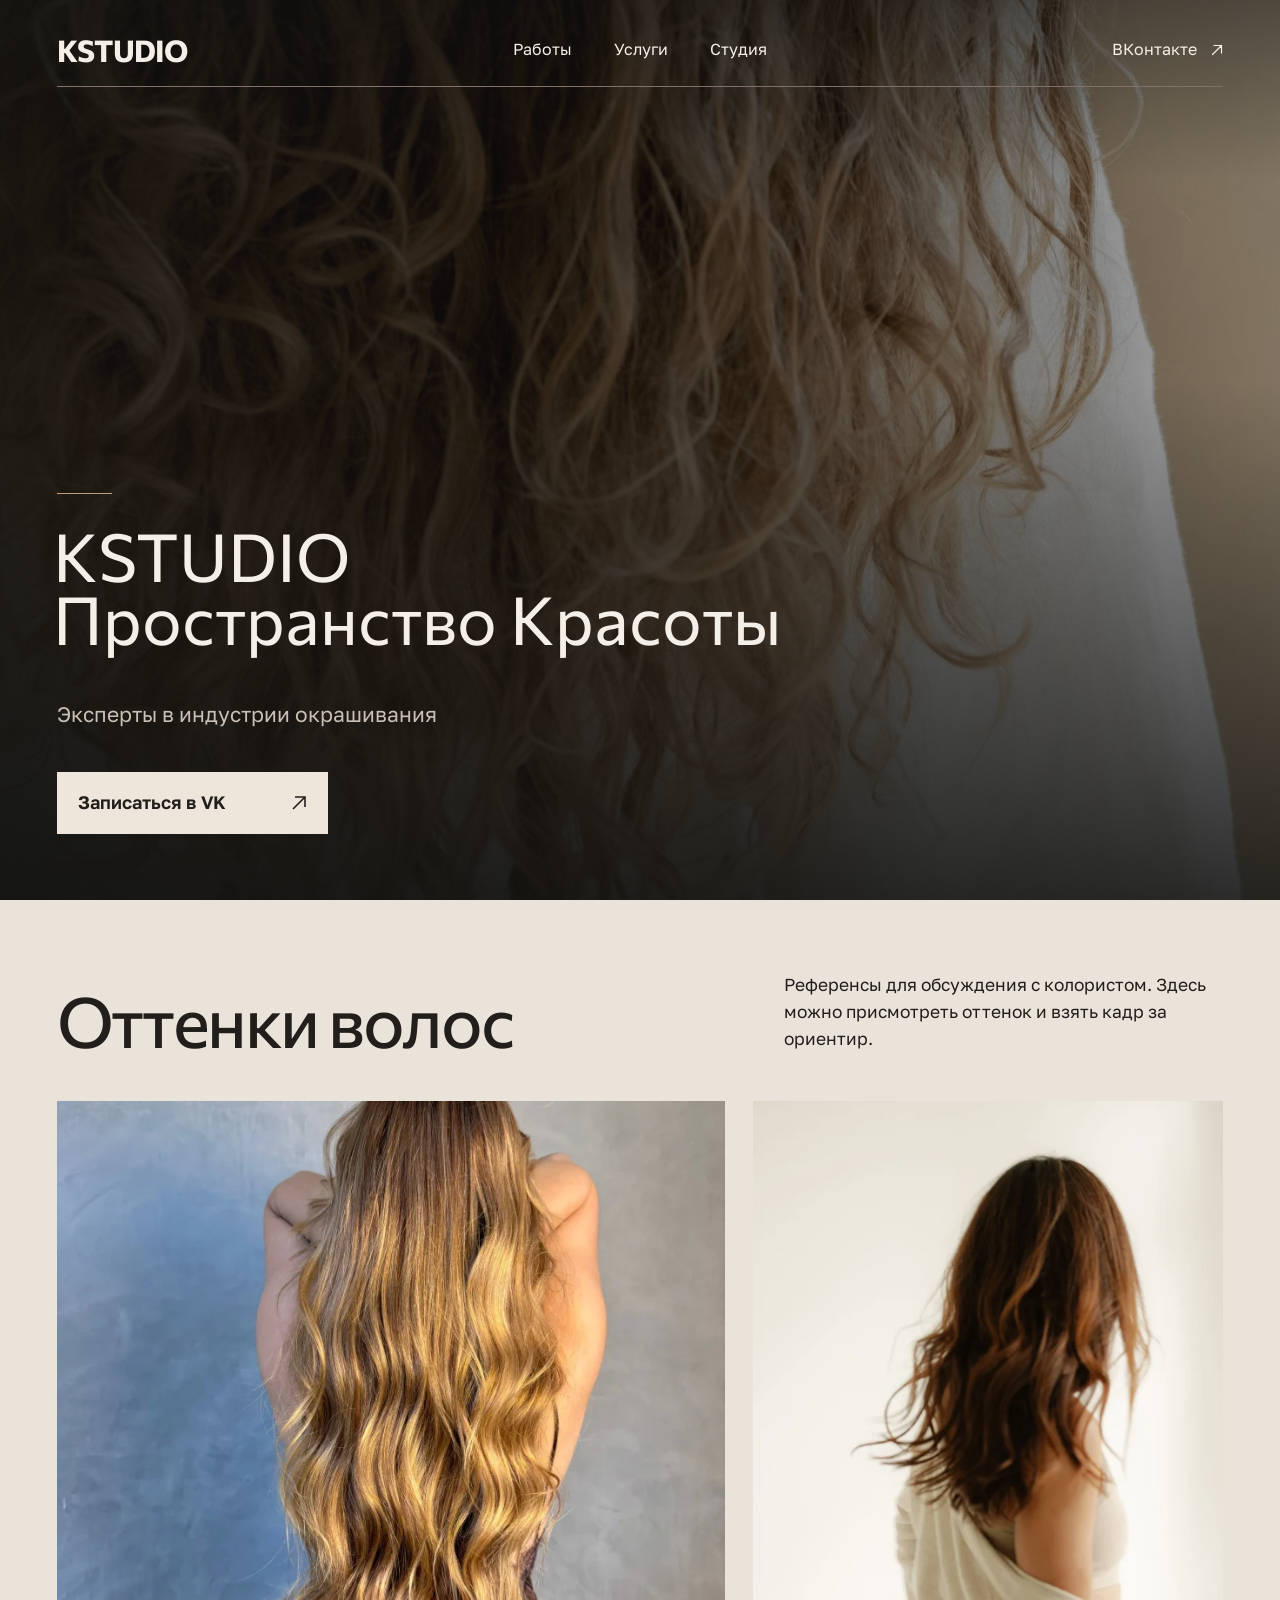
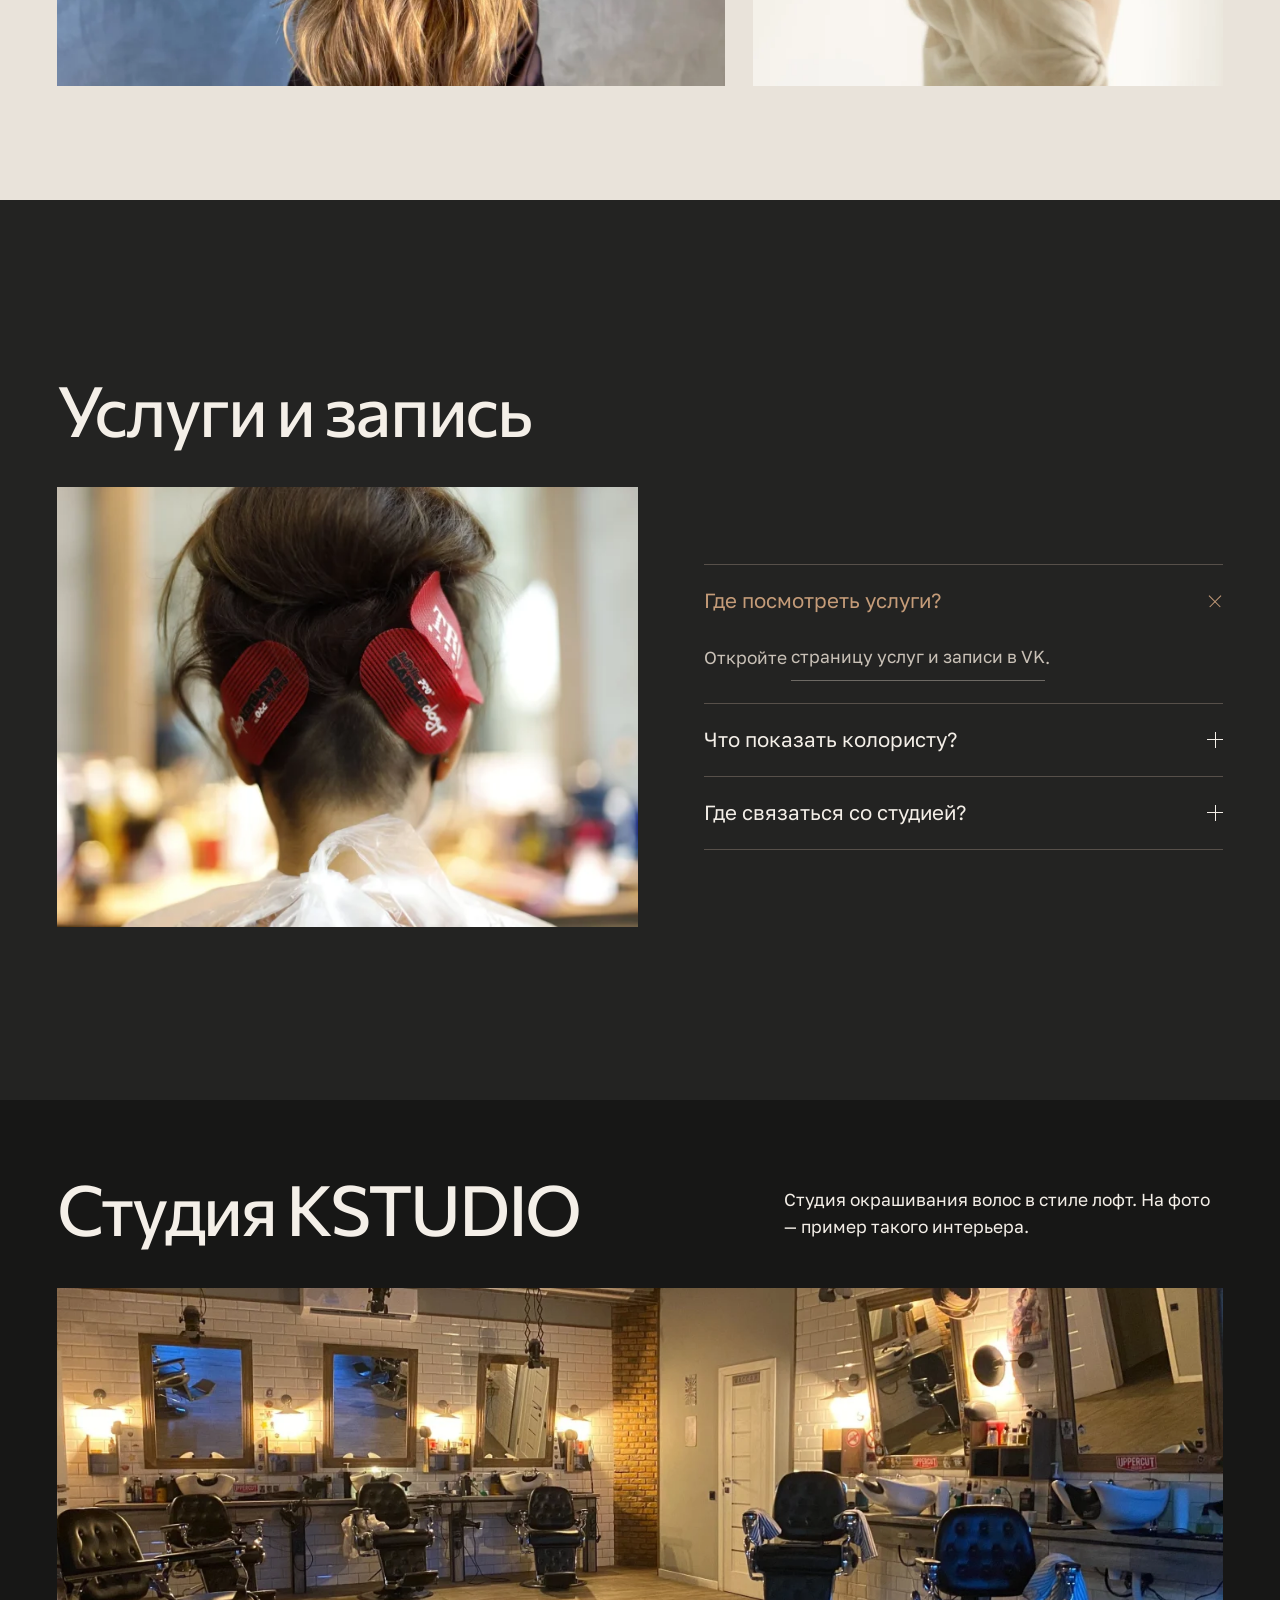
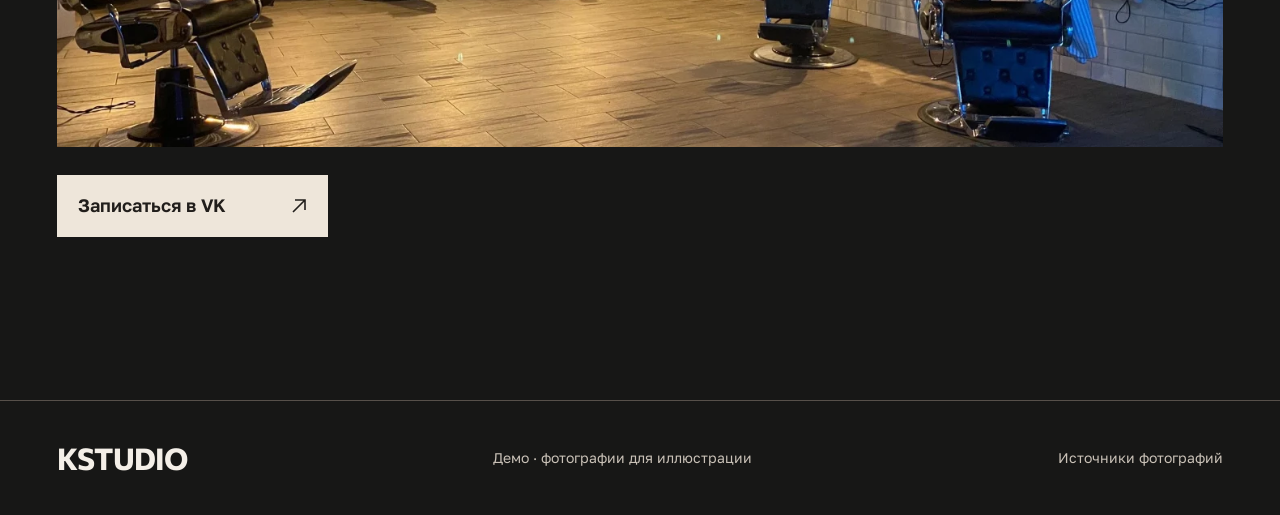
==== commit aaad8ade: "Use KSTUDIO slogans and sharpen site photography" ====
--- a/docs/index.html
+++ b/docs/index.html
@@ -7,13 +7,13 @@
     <meta name="page-type" content="place">
     <meta name="site-kind" content="other">
     <meta name="page-kind" content="place">
-    <title>KSTUDIO — окрашивание волос</title>
-    <meta name="description" content="KSTUDIO — студия колористики в стиле лофт. Оттенки волос, услуги и онлайн-запись во ВКонтакте.">
+    <title>KSTUDIO — Пространство Красоты</title>
+    <meta name="description" content="KSTUDIO Пространство Красоты. Эксперты в индустрии окрашивания. Онлайн-запись во ВКонтакте.">
     <meta property="og:type" content="website">
     <meta property="og:locale" content="ru_RU">
-    <meta property="og:title" content="KSTUDIO — окрашивание волос">
-    <meta property="og:description" content="KSTUDIO — студия колористики в стиле лофт. Оттенки волос, услуги и онлайн-запись во ВКонтакте.">
-    <meta property="og:image" content="https://fedinartemii.github.io/KSTUDIO/assets/media/kstudio-hero.webp">
+    <meta property="og:title" content="KSTUDIO — Пространство Красоты">
+    <meta property="og:description" content="KSTUDIO Пространство Красоты. Эксперты в индустрии окрашивания. Онлайн-запись во ВКонтакте.">
+    <meta property="og:image" content="https://fedinartemii.github.io/KSTUDIO/assets/media/kstudio-hero-2k.webp">
         <link rel="canonical" href="https://fedinartemii.github.io/KSTUDIO/">
     <meta property="og:url" content="https://fedinartemii.github.io/KSTUDIO/">
         <link rel="icon" href="./assets/icon.svg" type="image/svg+xml">
@@ -49,18 +49,15 @@
 
 <section aria-labelledby="hero-heading" data-enter="" class="wp-block-group hero" id="top"><div class="wp-block-group__inner-container is-layout-flow wp-block-group-is-layout-flow">
 
-<figure class="wp-block-image size-full hero-photo"><img width="1650" height="2475" data-enter-media="" data-source="stand-in" decoding="async" fetchpriority="high" loading="eager" sizes="100vw" src="./assets/media/kstudio-hero.webp" alt="" class="wp-image-4" srcset="./assets/media/kstudio-hero.webp 1650w, ./assets/media/kstudio-hero-200x300.webp 200w, ./assets/media/kstudio-hero-683x1024.webp 683w, ./assets/media/kstudio-hero-768x1152.webp 768w, ./assets/media/kstudio-hero-1024x1536.webp 1024w, ./assets/media/kstudio-hero-1365x2048.webp 1365w" /></figure>
-
-
-<figure class="wp-block-image size-full hero-wood"><img width="104" height="1444" data-source="stand-in" decoding="async" loading="lazy" src="./assets/media/kstudio-wood.webp" alt="" class="wp-image-5" /></figure>
+<figure class="wp-block-image size-full hero-photo"><img width="2560" height="3840" data-enter-media="" data-source="stand-in" decoding="async" fetchpriority="high" loading="eager" sizes="(min-width: 1200px) max(100vw, 1920px), max(100vw, 66.67svh)" src="./assets/media/kstudio-hero-2k.webp" alt="" class="wp-image-14" srcset="./assets/media/kstudio-hero-2k.webp 2560w, ./assets/media/kstudio-hero-2k-200x300.webp 200w, ./assets/media/kstudio-hero-2k-683x1024.webp 683w, ./assets/media/kstudio-hero-2k-768x1152.webp 768w, ./assets/media/kstudio-hero-2k-1024x1536.webp 1024w, ./assets/media/kstudio-hero-2k-1365x2048.webp 1365w, ./assets/media/kstudio-hero-2k-1440x2160.webp 1440w, ./assets/media/kstudio-hero-2k-1920x2880.webp 1920w" /></figure>
 
 
 <div class="wp-block-group wrap hero-copy"><div class="wp-block-group__inner-container is-layout-flow wp-block-group-is-layout-flow">
 
-<h1 data-enter-whole="" class="wp-block-heading" id="hero-heading">Окрашивание<br>волос</h1>
+<h1 data-enter-whole="" class="wp-block-heading" id="hero-heading">KSTUDIO<br>Пространство Красоты</h1>
 
 
-<p class="wp-block-paragraph">Студия колористики</p>
+<p class="wp-block-paragraph">Эксперты в индустрии окрашивания</p>
 
 
 <div class="wp-block-buttons is-layout-flex wp-block-buttons-is-layout-flex">
@@ -89,10 +86,10 @@
 
 <div class="wp-block-group work-grid"><div class="wp-block-group__inner-container is-layout-flow wp-block-group-is-layout-flow">
 
-<figure data-moment-opts="{&quot;look&quot;:&quot;film&quot;,&quot;duration&quot;:1300}" data-moment="picture-develops" class="wp-block-image size-full work-feature"><img width="1335" height="1780" data-source="stand-in" decoding="async" loading="lazy" src="./assets/media/kstudio-light.webp" alt="Длинные волнистые волосы с переходом от тёмных корней к светлым прядям" class="wp-image-6" srcset="./assets/media/kstudio-light.webp 1335w, ./assets/media/kstudio-light-225x300.webp 225w, ./assets/media/kstudio-light-768x1024.webp 768w, ./assets/media/kstudio-light-1152x1536.webp 1152w" sizes="auto, (max-width: 1335px) 100vw, 1335px" /></figure>
+<figure data-moment-opts="{&quot;look&quot;:&quot;film&quot;,&quot;duration&quot;:1300}" data-moment="picture-develops" class="wp-block-image size-full work-feature"><img width="2560" height="3413" data-source="stand-in" decoding="async" loading="lazy" src="./assets/media/kstudio-light-2k.webp" alt="Длинные волнистые волосы с переходом от тёмных корней к светлым прядям" class="wp-image-15" srcset="./assets/media/kstudio-light-2k.webp 2560w, ./assets/media/kstudio-light-2k-225x300.webp 225w, ./assets/media/kstudio-light-2k-768x1024.webp 768w, ./assets/media/kstudio-light-2k-1152x1536.webp 1152w, ./assets/media/kstudio-light-2k-1536x2048.webp 1536w, ./assets/media/kstudio-light-2k-1440x1920.webp 1440w, ./assets/media/kstudio-light-2k-1920x2560.webp 1920w" sizes="auto, (max-width: 2560px) 100vw, 2560px" /></figure>
 
 
-<figure class="wp-block-image size-full work-side"><img width="1187" height="1780" data-source="stand-in" decoding="async" loading="lazy" src="./assets/media/kstudio-dark.webp" alt="Волнистые каштановые волосы, вид со спины" class="wp-image-7" srcset="./assets/media/kstudio-dark.webp 1187w, ./assets/media/kstudio-dark-200x300.webp 200w, ./assets/media/kstudio-dark-683x1024.webp 683w, ./assets/media/kstudio-dark-768x1152.webp 768w, ./assets/media/kstudio-dark-1024x1536.webp 1024w" sizes="auto, (max-width: 1187px) 100vw, 1187px" /></figure>
+<figure class="wp-block-image size-full work-side"><img width="2560" height="3840" data-source="stand-in" decoding="async" loading="lazy" src="./assets/media/kstudio-dark-2k.webp" alt="Волнистые каштановые волосы, вид со спины" class="wp-image-16" srcset="./assets/media/kstudio-dark-2k.webp 2560w, ./assets/media/kstudio-dark-2k-200x300.webp 200w, ./assets/media/kstudio-dark-2k-683x1024.webp 683w, ./assets/media/kstudio-dark-2k-768x1152.webp 768w, ./assets/media/kstudio-dark-2k-1024x1536.webp 1024w, ./assets/media/kstudio-dark-2k-1365x2048.webp 1365w, ./assets/media/kstudio-dark-2k-1440x2160.webp 1440w, ./assets/media/kstudio-dark-2k-1920x2880.webp 1920w" sizes="auto, (max-width: 2560px) 100vw, 2560px" /></figure>
 
 </div></div>
 
@@ -109,7 +106,7 @@
 <h2 class="wp-block-heading">Услуги и запись</h2>
 
 
-<figure class="wp-block-image size-full process-photo"><img width="1440" height="960" data-source="stand-in" decoding="async" loading="lazy" src="./assets/media/kstudio-process.webp" alt="Пряди, разделённые зажимами для работы колориста" class="wp-image-8" srcset="./assets/media/kstudio-process.webp 1440w, ./assets/media/kstudio-process-300x200.webp 300w, ./assets/media/kstudio-process-1024x683.webp 1024w, ./assets/media/kstudio-process-768x512.webp 768w" sizes="auto, (max-width: 1440px) 100vw, 1440px" /></figure>
+<figure class="wp-block-image size-full process-photo"><img width="2560" height="1707" data-source="stand-in" decoding="async" loading="lazy" src="./assets/media/kstudio-process-2k.webp" alt="Пряди, разделённые зажимами для работы колориста" class="wp-image-17" srcset="./assets/media/kstudio-process-2k.webp 2560w, ./assets/media/kstudio-process-2k-300x200.webp 300w, ./assets/media/kstudio-process-2k-1024x683.webp 1024w, ./assets/media/kstudio-process-2k-768x512.webp 768w, ./assets/media/kstudio-process-2k-1536x1024.webp 1536w, ./assets/media/kstudio-process-2k-2048x1366.webp 2048w, ./assets/media/kstudio-process-2k-1440x960.webp 1440w, ./assets/media/kstudio-process-2k-1920x1280.webp 1920w" sizes="auto, (max-width: 2560px) 100vw, 2560px" /></figure>
 
 
 <div class="wp-block-group service-answers"><div class="wp-block-group__inner-container is-layout-flow wp-block-group-is-layout-flow">
@@ -156,7 +153,7 @@
 </div></div>
 
 
-<figure class="wp-block-image size-full loft-photo"><img width="1440" height="1080" data-source="stand-in" decoding="async" loading="lazy" src="./assets/media/kstudio-loft.webp" alt="Пример салона с деревянным потолком, открытым кирпичом и зеркалами" class="wp-image-9" srcset="./assets/media/kstudio-loft.webp 1440w, ./assets/media/kstudio-loft-300x225.webp 300w, ./assets/media/kstudio-loft-1024x768.webp 1024w, ./assets/media/kstudio-loft-768x576.webp 768w" sizes="auto, (max-width: 1440px) 100vw, 1440px" /></figure>
+<figure class="wp-block-image size-full loft-photo"><img width="2560" height="1920" data-source="stand-in" decoding="async" loading="lazy" src="./assets/media/kstudio-loft-2k.webp" alt="Пример салона с деревянным потолком, открытым кирпичом и зеркалами" class="wp-image-18" srcset="./assets/media/kstudio-loft-2k.webp 2560w, ./assets/media/kstudio-loft-2k-300x225.webp 300w, ./assets/media/kstudio-loft-2k-1024x768.webp 1024w, ./assets/media/kstudio-loft-2k-768x576.webp 768w, ./assets/media/kstudio-loft-2k-1536x1152.webp 1536w, ./assets/media/kstudio-loft-2k-2048x1536.webp 2048w, ./assets/media/kstudio-loft-2k-1440x1080.webp 1440w, ./assets/media/kstudio-loft-2k-1920x1440.webp 1920w" sizes="auto, (max-width: 2560px) 100vw, 2560px" /></figure>
 
 
 <div class="wp-block-buttons is-layout-flex wp-block-buttons-is-layout-flex">
--- a/docs/assets/site.css
+++ b/docs/assets/site.css
@@ -29,7 +29,6 @@
 }
 
 * { box-sizing: border-box; }
-html { scroll-behavior: smooth; }
 body { margin: 0; background: var(--bg); color: var(--ink); font: 400 16px/1.55 var(--text); }
 :where(h1,h2,p,figure) { margin: 0; }
 a { color: inherit; text-underline-offset: .24em; }
@@ -96,7 +95,7 @@
   overflow: hidden;
   background: #25221e;
 }
-.hero-photo, .hero-wood { position: absolute; margin: 0; }
+.hero-photo { position: absolute; margin: 0; }
 .hero-photo { z-index: -2; inset: 0; }
 .hero-photo img { width: 100%; height: 100%; object-fit: cover; object-position: 50% 8%; filter: saturate(.75) brightness(.78); }
 .hero::after {
@@ -110,15 +109,9 @@
     linear-gradient(90deg, rgb(17 17 16 / .82), rgb(17 17 16 / .12));
   pointer-events: none;
 }
-.hero-wood {
-  z-index: 0;
-  inset: 12.445% max(var(--gutter), calc((100% - 1540px) / 2)) 7.333% auto;
-  width: clamp(28px, 3.61vw, 64px);
-}
-.hero-wood img { height: 100%; object-fit: cover; }
 .hero-copy { position: relative; }
 .hero-copy::before { display: block; width: 55px; height: 1px; margin-bottom: 30px; background: var(--accent); content: ""; }
-.hero h1 { margin-inline-start: -4px; font: 420 clamp(56px, 6.18vw, 100px)/.8 var(--display); }
+.hero h1 { margin-inline-start: -4px; font: 420 clamp(50px, 5.2vw, 92px)/.94 var(--display); }
 .hero p { margin-top: 49px; color: var(--muted); font-size: 21px; }
 .hero .wp-block-buttons { margin-top: 41px; }
 
@@ -203,6 +196,7 @@
 .service-answers summary:is(:hover,:focus-visible), .service-answers details[open] summary { color: var(--accent); }
 .service-answers details[open] summary::after { transform: rotate(45deg); }
 .service-answers details p { color: var(--muted); margin-bottom: 22px; }
+.service-answers details p a { display: inline-flex; align-items: center; min-height: 44px; }
 .service-answers details[open] p { animation: answer-in 180ms var(--ease) both; }
 @keyframes answer-in { from { opacity: .55; transform: translateY(-4px); } }
 
@@ -247,9 +241,8 @@
     background: linear-gradient(0deg, rgb(17 17 16 / .97), transparent 65.64%),
       linear-gradient(180deg, rgb(17 17 16 / .70), transparent 15.4%);
   }
-  .hero-wood { inset: 9.6% var(--gutter) 42.18% auto; width: 20px; }
   .hero-copy::before { width: 40px; margin-bottom: 24px; }
-  .hero h1 { margin-inline-start: -1px; font-size: clamp(34px, 11.28vw, 61px); line-height: .875; }
+  .hero h1 { margin-inline-start: -1px; font-size: clamp(33px, 10.25vw, 56px); line-height: .96; }
   .hero p { font-size: 16px; margin-top: 33px; }
   .hero .wp-block-buttons { margin-top: 54px; }
   .wp-block-button__link { min-width: 0; width: 100%; min-height: 56px; font-size: 16px; }
@@ -270,4 +263,4 @@
   html { scroll-behavior: auto; }
   *, *::before, *::after { animation: none !important; transition: none !important; }
   .work-feature::after { display: none; }
-}
+}
